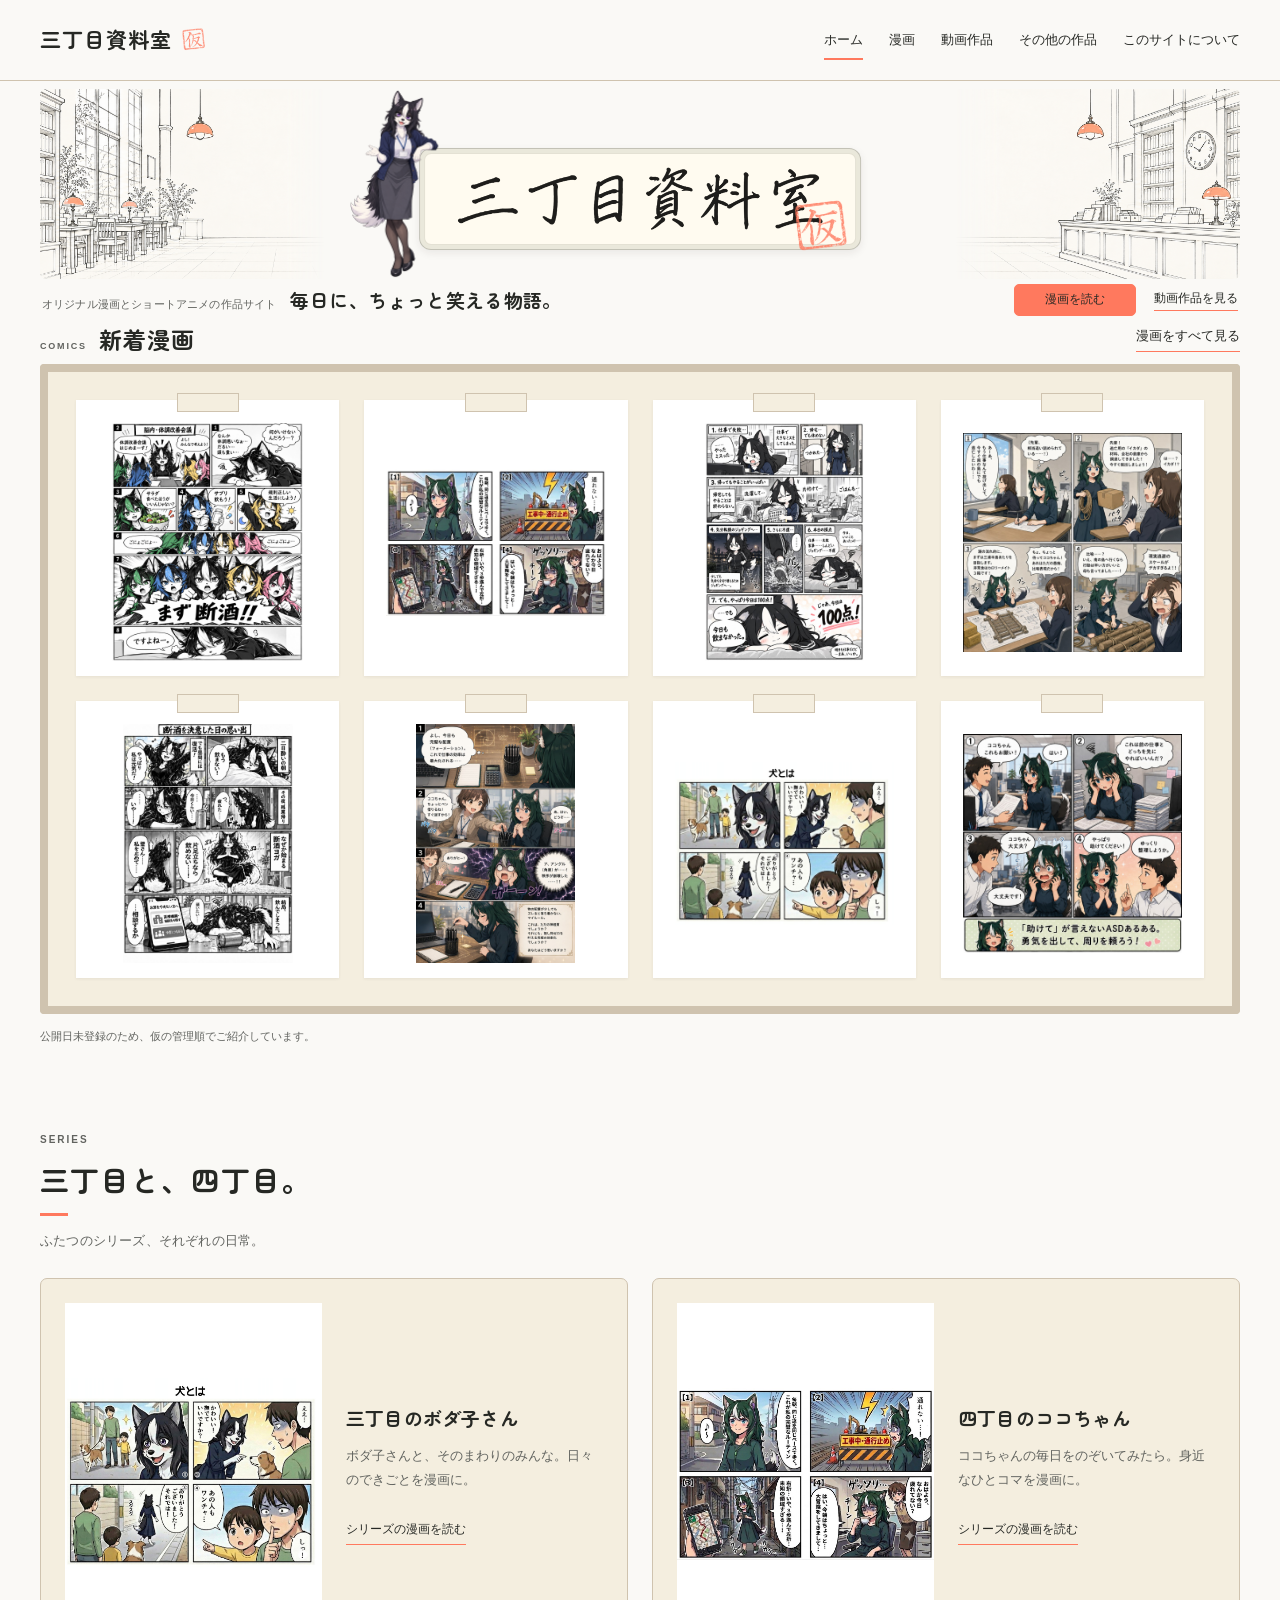
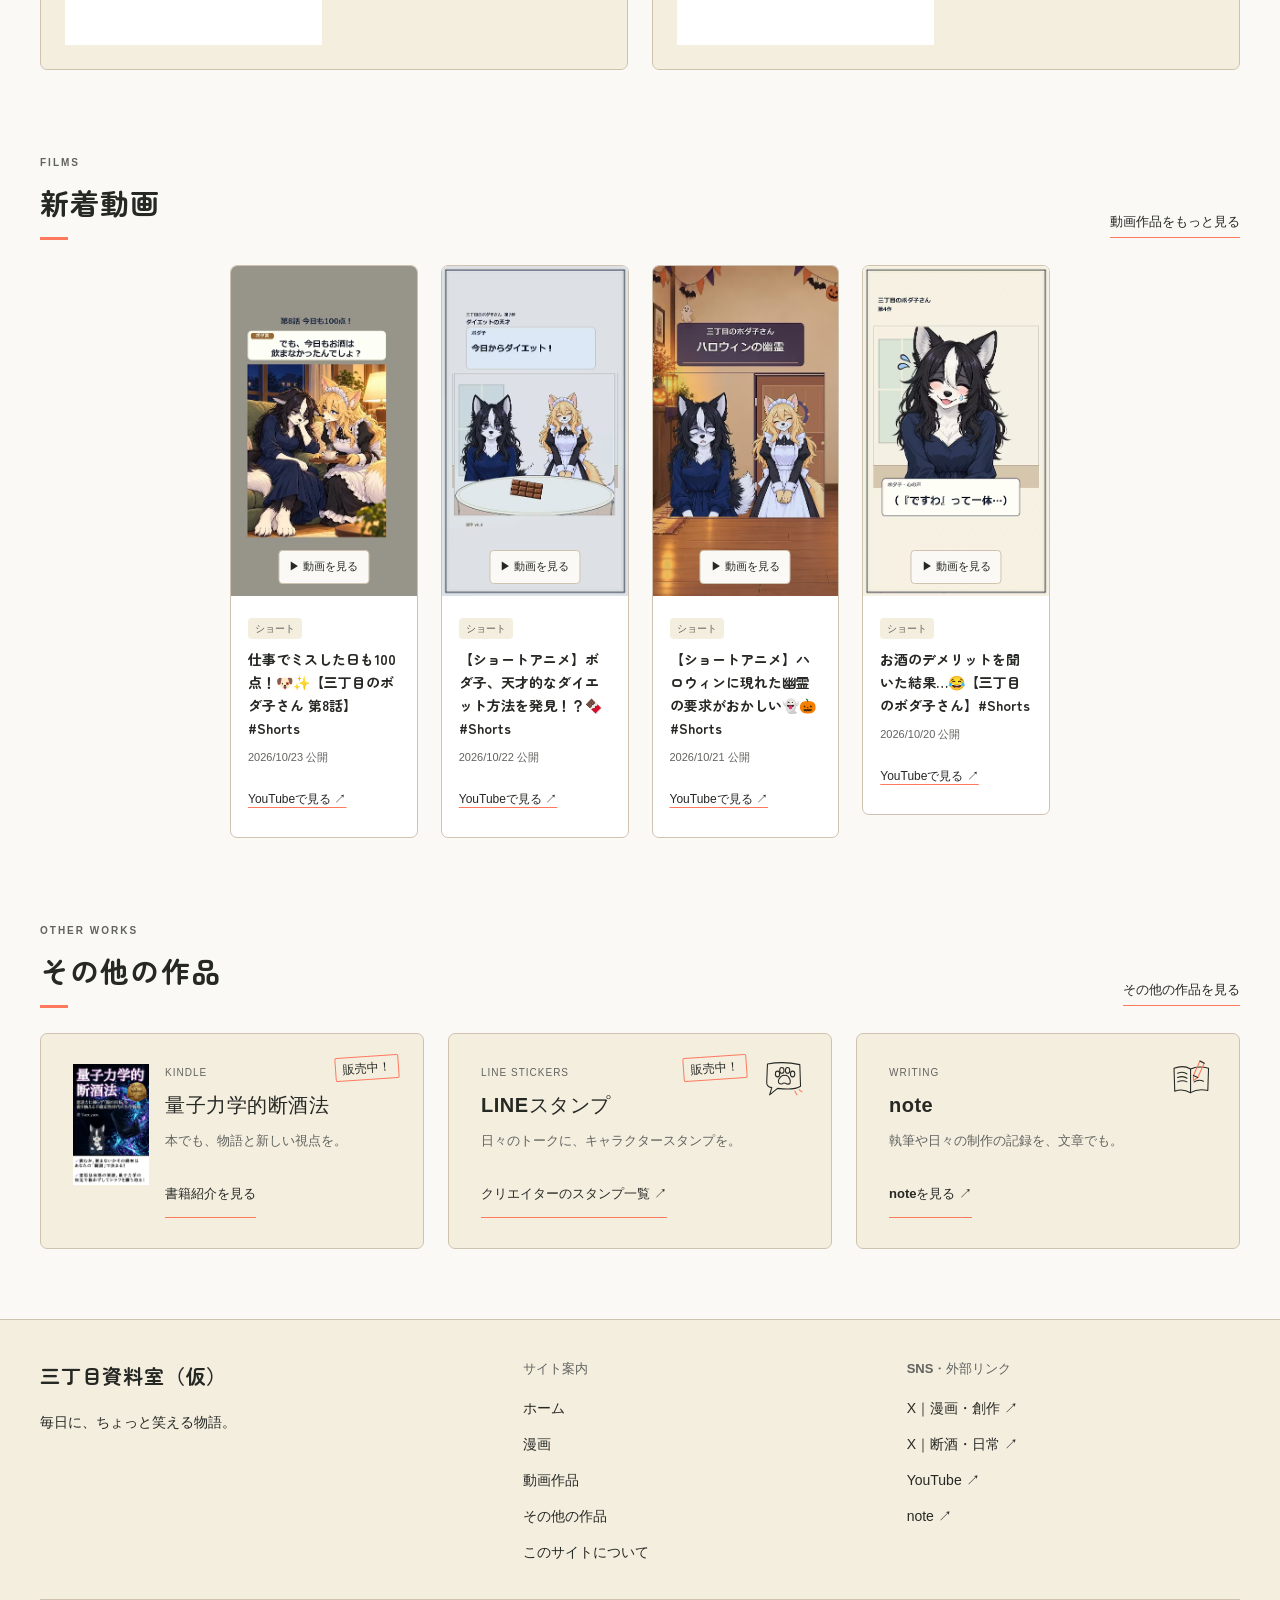
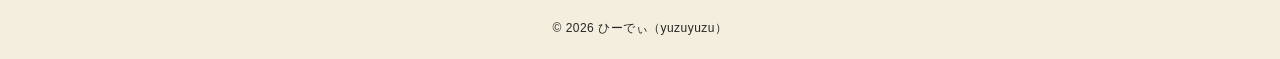
==== index.html @ 63315bce "Initial public release of 三丁目資料室（仮）" ====
<!doctype html>
<html lang="ja"><head><meta charset="utf-8"><meta name="viewport" content="width=device-width,initial-scale=1"><meta name="color-scheme" content="light"><meta name="description" content="オリジナル漫画とショートアニメの作品サイト、三丁目資料室（仮）。"><title>三丁目資料室（仮）</title><link rel="stylesheet" href="assets/style.css"><link rel="stylesheet" href="assets/portfolio-v4.css"><link rel="stylesheet" href="assets/title-header.css"><link rel="stylesheet" href="assets/compact.css"><link rel="stylesheet" href="assets/title-density.css"><link rel="stylesheet" href="assets/lineart.css"><link rel="stylesheet" href="assets/palette.css"><link rel="stylesheet" href="assets/stamp.css"><link rel="stylesheet" href="assets/contents.css"><link rel="stylesheet" href="assets/finish.css"><link rel="stylesheet" href="assets/additions.css"><link rel="stylesheet" href="assets/title-image.css"><script type="module" src="assets/app.js"></script></head>
<body data-page="home"><a class="skip-link" href="#main">本文へ移動</a><header class="site-header" id="header"><div class="header-inner"><a href="index.html" class="brand" aria-label="三丁目資料室（仮） ホーム"><span class="brand-word">三丁目資料室</span><span class="brand-stamp" aria-hidden="true"><img src="assets/header/stamp-kari-coral-transparent.png" alt="" width="1254" height="1254"></span></a><button id="menu-toggle" class="menu-toggle" aria-expanded="false" aria-controls="navigation" aria-label="メニューを開く"><span></span><span></span><span></span></button><nav id="navigation" aria-label="メインナビゲーション"><a href="index.html" data-nav="home">ホーム</a><a href="comics.html" data-nav="comics">漫画</a><a href="videos.html" data-nav="videos">動画作品</a><a href="other-works.html" data-nav="other">その他の作品</a><a href="about.html" data-nav="about">このサイトについて</a></nav></div></header>
<main id="main" tabindex="-1"><p class="loading-note">作品を読み込んでいます。</p></main><footer class="site-footer" aria-label="サイト案内とSNS"></footer><button id="back-top" class="back-top" aria-label="ページの上部へ戻る" hidden>↑</button>
<dialog class="comic-viewer" id="comic-viewer" aria-label="漫画ビューア"><div class="viewer-header"><div class="viewer-caption"><h2 id="viewer-title"></h2><span id="viewer-counter"></span></div><button class="viewer-close" id="viewer-close" aria-label="漫画ビューアを閉じる">閉じる <span aria-hidden="true">×</span></button></div><div class="viewer-stage" id="viewer-stage"><img id="viewer-image" alt="" draggable="false"><p class="viewer-loading" id="viewer-loading">読み込み中</p></div><div class="viewer-footer"><button class="viewer-nav" id="viewer-prev" aria-label="前の作品へ">← <span>前の作品</span></button><div class="zoom-controls"><button id="zoom-out" aria-label="漫画を縮小する">−</button><output id="zoom-value" aria-live="polite">100%</output><button id="zoom-in" aria-label="漫画を拡大する">＋</button><button id="zoom-fit">全体表示</button></div><button class="viewer-nav" id="viewer-next" aria-label="次の作品へ"><span>次の作品</span> →</button></div><p class="viewer-hint">拡大するとドラッグで移動できます。スマートフォンでは2本指で拡大・縮小できます。</p></dialog>
<dialog class="video-dialog" id="video-dialog" aria-labelledby="video-title"><div class="dialog-heading"><h2 id="video-title">動画作品</h2><button id="video-close" aria-label="動画を閉じる">閉じる ×</button></div><div id="video-player"></div><p class="small-note">再生はプレーヤーの再生ボタンから。再生できない場合は、下のYouTubeリンクでご覧ください。</p><div id="video-links"></div></dialog><dialog class="info-dialog" id="info-dialog" aria-labelledby="info-title"><h2 id="info-title"></h2><p>このページは準備中です。</p><button id="info-close" class="button button-primary">閉じる</button></dialog><noscript>この試作品の一覧・ビューアにはJavaScriptが必要です。</noscript></body></html>
---- assets/style.css ----
@font-face{font-family:"Zen Maru Gothic";src:url("fonts/ZenMaruGothic-Bold.ttf") format("truetype");font-style:normal;font-weight:700;font-display:swap}
:root{--paper:#FAF9F6;--white:#fff;--ink:#262824;--accent:#FF795E;--peach:#FFF0E8;--muted:#6d7068;--line:#e7e6df;--round:"Zen Maru Gothic","HG丸ｺﾞｼｯｸM-PRO","Hiragino Maru Gothic ProN","Yu Gothic","Meiryo",sans-serif;font-family:"Yu Gothic UI","Yu Gothic","Meiryo",sans-serif;color:var(--ink);background:var(--paper);font-synthesis:none;color-scheme:light}*{box-sizing:border-box}body{margin:0;font-size:16px;line-height:1.75}button,input,select{font:inherit}button,a{-webkit-tap-highlight-color:transparent}a{color:inherit;text-decoration:none}button{color:inherit;cursor:pointer}button:disabled{cursor:default;opacity:.4}button:focus-visible,a:focus-visible,select:focus-visible{outline:3px solid #aa4933;outline-offset:5px}img{max-width:100%;display:block}h1,h2,h3,p{margin:0}h1,h2,h3{font-family:var(--round);font-weight:700;line-height:1.55}button{border:0}button,[role=button]{touch-action:manipulation}[hidden]{display:none!important}.skip-link{position:fixed;left:12px;top:-100px;background:white;padding:12px;z-index:1000}.skip-link:focus{top:12px}.site-header{position:sticky;top:0;z-index:20;background:rgba(250,249,246,.97);border-bottom:1px solid var(--line);transition:transform .18s ease}.site-header.header-away{transform:translateY(-105%)}.header-inner{max-width:1240px;margin:auto;min-height:86px;padding:12px 32px;display:flex;align-items:center;justify-content:space-between;gap:24px}.brand{position:relative;display:inline-flex;align-items:center;gap:8px;white-space:nowrap}.brand-word{font-family:var(--round);font-size:22px;font-weight:700;letter-spacing:.05em}.brand-stamp{display:inline-grid;place-items:center;width:27px;height:29px;color:#b34732;border:1.5px solid #b34732;line-height:1;font-family:var(--round);font-size:18px;transform:rotate(-6deg);border-radius:3px}.site-header nav{display:flex;align-items:center;gap:27px;font-size:13px;font-weight:600}.site-header nav a{position:relative;padding:10px 0}.site-header nav a[aria-current=page]::after{content:"";position:absolute;bottom:1px;left:50%;width:5px;height:5px;border-radius:50%;background:var(--accent)}.site-header nav button{background:none;display:flex;align-items:center;gap:5px;font-size:12px;color:var(--muted);padding:10px 0}.site-header nav button span{font-size:9px;border:1px solid #dadbd3;border-radius:3px;padding:0 3px;white-space:nowrap}.menu-toggle{display:none}.container{width:min(1176px,calc(100% - 64px));margin-inline:auto}.hero{display:grid;grid-template-columns:1.05fr 1fr;align-items:center;gap:60px;padding-block:60px 72px;min-height:540px}.enamel-logo{position:relative;display:inline-block;padding:19px 48px 26px 26px;border:2px solid #747a6c;border-radius:11px;background:#fffcef;box-shadow:inset 0 0 0 5px #fffcef,inset 0 0 0 6px #c8c9b8,0 4px 0 #e6e4d9;margin-bottom:34px;white-space:nowrap}.enamel-logo::before,.enamel-logo::after{content:"";position:absolute;width:5px;height:5px;border:1px solid #929886;border-radius:50%;background:#dedfcf}.enamel-logo::before{top:10px;left:10px}.enamel-logo::after{bottom:10px;right:10px}.enamel-word{display:block;font-family:var(--round);font-size:clamp(23px,2.5vw,34px);font-weight:700;letter-spacing:.08em;font-stretch:normal;writing-mode:horizontal-tb;line-height:1.25}.enamel-stamp{position:absolute;right:16px;bottom:13px;display:grid;place-items:center;width:30px;height:32px;border:2px solid #ba4933;border-radius:3px;transform:rotate(-7deg);color:#ba4933;font-size:21px;line-height:1;font-family:var(--round)}.hero-description{font-size:13px;letter-spacing:.03em;margin-bottom:13px;color:#666c61}.hero h1{font-size:clamp(28px,3.1vw,42px);line-height:1.65;letter-spacing:.045em}.hero h1 em{font-style:normal;text-decoration:underline;text-decoration-color:#ffd3c5;text-decoration-thickness:9px;text-underline-offset:-4px;text-decoration-skip-ink:none}.hero-actions{display:flex;gap:12px;margin-top:28px}.button{display:inline-flex;justify-content:center;align-items:center;gap:30px;border:1px solid var(--ink);background:var(--white);border-radius:9px;min-height:48px;padding:11px 21px;font-size:14px;font-weight:700;transition:background .15s}.button-primary{background:var(--accent);border-color:var(--accent)}.button-primary:hover{background:#ff8b74}.button-secondary{border-color:#d5d8ce;background:transparent}.button-secondary:hover{background:white}.hero-art{position:relative;min-height:365px;display:grid;grid-template-columns:1fr 1fr;align-items:center;gap:14px;padding:30px 10px}.hero-art::before{content:"";position:absolute;inset:30px 0 10px;background:var(--peach);border-radius:45% 50% 42% 47%;z-index:-1}.hero-work{background:white;border:1px solid #e4e4dc;border-radius:10px;padding:14px 12px 10px;box-shadow:0 8px 18px #393d2610;position:relative}.hero-work:first-child{transform:rotate(-3deg) translateY(-13px)}.hero-work:last-child{transform:rotate(3deg) translateY(26px)}.hero-work::before{content:"";position:absolute;width:51px;height:15px;top:-8px;left:calc(50% - 25px);background:#e5e7c8b8;transform:rotate(-5deg)}.hero-work button{padding:0;background:white;display:grid;place-items:center;width:100%;height:245px}.hero-work img{width:100%;height:100%;object-fit:contain}.hero-work p{font-size:11px;text-align:center;margin-top:9px;color:var(--muted);font-family:var(--round)}.section{padding-block:52px}.section-heading{display:flex;align-items:flex-end;justify-content:space-between;gap:16px;margin-bottom:22px}.section-heading h2,.section-title{font-size:25px;letter-spacing:.04em;position:relative}.section-heading h2::before,.section-title::before{content:"";display:inline-block;width:15px;height:18px;border:1.5px solid #dfb29f;border-radius:2px;background:#fff8ef;margin-right:11px;transform:rotate(-8deg);vertical-align:baseline}.text-link{font-size:13px;font-weight:700;border-bottom:1px solid #b8bbad;white-space:nowrap;padding-bottom:2px}.text-link span{margin-left:12px}.section-note{color:var(--muted);font-size:12px;margin-top:8px}.comic-grid{display:grid;grid-template-columns:repeat(4,minmax(0,1fr));gap:23px;align-items:start}.comic-card{border:1px solid #e8e8e0;border-radius:13px;background:var(--white);overflow:hidden;transition:box-shadow .15s}.comic-card:hover{box-shadow:0 7px 21px #3d40230b}.comic-open{width:100%;background:white;padding:15px;display:block;text-align:left}.comic-art{display:grid;place-items:center;min-width:0;aspect-ratio:4/3;background:#fff}.comic-art.portrait{aspect-ratio:3/4}.comic-art img{width:100%;height:100%;object-fit:contain;max-height:100%}.comic-card-body{padding:0 17px 17px}.kind-label{display:inline-block;font-size:10px;line-height:1.7;background:#f3f3ed;border-radius:4px;padding:2px 7px;color:#61675a;margin-bottom:9px}.comic-card h3{font-size:13px;font-weight:600;letter-spacing:.015em}.comic-card .published{font-size:11px;color:var(--muted);margin-top:6px}.compact-empty{border:1px dashed #d9d9cd;background:#fffdfa;padding:29px 32px;border-radius:13px;display:flex;gap:19px;align-items:center}.play-mark{display:grid;place-items:center;flex:none;width:49px;height:49px;border-radius:13px;border:1px solid #e6d2c4;background:#fff6ee;color:#b0856a}.play-mark::before{content:"";display:block;width:0;height:0;border-top:8px solid transparent;border-bottom:8px solid transparent;border-left:12px solid currentColor;margin-left:4px}.compact-empty h3{font-size:15px}.compact-empty p{font-size:12px;color:var(--muted);margin-top:3px}.series-section{background:#f0f0e9;border-block:1px solid #e8e9df;margin-top:28px;padding-block:58px 64px}.series-grid{display:grid;grid-template-columns:1fr 1fr;gap:26px;margin-top:26px}.series-card{display:grid;grid-template-columns:1fr 1fr;gap:22px;align-items:center;padding:25px;background:white;border-radius:13px;border:1px solid #e4e5db}.series-card:nth-child(2){background:#fffdfb}.series-image{display:grid;place-items:center;background:white;height:210px;min-width:0}.series-image img{width:100%;height:100%;object-fit:contain}.series-copy .series-kicker{font-size:10px;letter-spacing:.13em;color:#9b745d;margin-bottom:8px}.series-card h3{font-size:18px;line-height:1.65}.series-card p{font-size:12px;color:var(--muted);margin:12px 0 20px}.series-card a{font-size:12px}.elsewhere{display:flex;align-items:center;justify-content:space-between;gap:26px;padding-block:47px}.elsewhere h2{font-size:16px}.elsewhere p{font-size:12px;color:var(--muted);margin-top:4px}.elsewhere-links{display:flex;gap:32px}.elsewhere-links a{font-size:13px;font-weight:600}.site-footer{border-top:1px solid var(--line);padding:38px 0 22px}.footer-inner{width:min(1176px,calc(100% - 64px));margin:auto;display:flex;justify-content:space-between;align-items:center;gap:26px}.footer-name{font-family:var(--round);font-size:17px;font-weight:700;letter-spacing:.04em}.site-footer p{font-size:11px;color:var(--muted);margin-top:8px}.footer-links{display:flex;gap:25px;font-size:12px}.site-footer .copyright{font-size:10px;text-align:center;margin-top:30px;letter-spacing:.04em}.back-top{position:fixed;right:21px;bottom:20px;z-index:15;width:44px;height:44px;border-radius:50%;border:1px solid #d4d7ca;background:#fff;color:#626c58;box-shadow:0 3px 10px #3331;font-size:21px}.page-intro{padding-block:56px 28px}.page-intro h1{font-size:32px;letter-spacing:.08em;margin-bottom:12px}.page-intro>p{font-size:14px;color:var(--muted)}.page-breadcrumb{font-size:11px;color:var(--muted);margin-bottom:19px}.filters-row{display:flex;justify-content:space-between;align-items:center;gap:18px;flex-wrap:wrap;padding-block:12px 24px}.filter-tabs{display:flex;gap:9px;flex-wrap:wrap}.filter-tabs button{background:white;border:1px solid #dddeda;padding:8px 15px;border-radius:30px;font-size:12px}.filter-tabs button[aria-pressed=true]{background:var(--ink);color:white;border-color:var(--ink)}.sort-label{display:flex;align-items:center;gap:10px;font-size:11px;color:var(--muted)}select{border:1px solid #dfe0d6;border-radius:5px;background:#fff;padding:8px 11px;font-size:12px;color:var(--ink);max-width:100%}.gallery-count{font-size:12px;color:var(--muted);margin-bottom:19px}.gallery-section{padding-bottom:70px}.more-wrap{text-align:center;margin-top:35px}.more-wrap p{font-size:11px;color:var(--muted);margin-bottom:12px}.more-button{min-width:200px}.large-empty{border:1px dashed #d8dbcf;border-radius:15px;min-height:320px;display:grid;place-content:center;justify-items:center;text-align:center;padding:40px;background:#fffdfa;margin:15px 0 45px}.large-empty h2{font-size:20px;margin-top:20px}.large-empty p{font-size:13px;color:var(--muted);margin-top:10px}.loading-note,.load-error{padding:80px 32px;text-align:center}.video-grid{display:grid;grid-template-columns:repeat(4,minmax(0,1fr));gap:23px;align-items:start}.video-card{border:1px solid var(--line);background:white;border-radius:12px;overflow:hidden}.video-open{display:block;width:100%;background:white;padding:0}.video-thumbnail{display:grid;place-items:center;position:relative;aspect-ratio:16/9;background:#f0f0e8}.video-card.short .video-thumbnail{aspect-ratio:9/16}.video-thumbnail img{width:100%;height:100%;object-fit:contain}.video-thumbnail .play-mark{position:absolute;background:#fffdf5e8}.video-meta{padding:17px}.video-meta h3{font-size:14px}.video-links{display:flex;gap:14px;font-size:12px;margin-top:12px}.small-note{font-size:12px;color:var(--muted)}dialog{padding:0}.comic-viewer{position:fixed;inset:0;width:100%;height:100%;max-width:none;max-height:none;border:0;background:#252824;color:#f7f8f0;overflow:hidden}.comic-viewer[open]{display:grid;grid-template-rows:auto minmax(0,1fr) auto auto}.comic-viewer::backdrop{background:#252824}.viewer-header{display:flex;justify-content:space-between;align-items:center;padding:15px 25px;gap:16px;border-bottom:1px solid #ffffff18}.viewer-caption{display:flex;align-items:center;gap:18px}.viewer-caption h2{font-size:14px;font-family:inherit;line-height:1.4}.viewer-caption span{font-size:11px;color:#b8bdb3;white-space:nowrap}.viewer-close{background:transparent;color:#f7f8f0;display:flex;align-items:center;gap:16px;font-size:12px;padding:7px 10px}.viewer-close span{font-size:25px}.viewer-stage{position:relative;min-height:0;overflow:hidden;touch-action:none;user-select:none;cursor:default}.viewer-stage.zoomed{cursor:grab}.viewer-stage.dragging{cursor:grabbing}.viewer-stage>img{position:absolute;top:50%;left:50%;max-width:none;pointer-events:none;transform-origin:center;will-change:transform;user-select:none;-webkit-user-drag:none;visibility:hidden}.viewer-loading{position:absolute;inset:0;display:grid;place-items:center;font-size:13px;color:#d0d4c8}.viewer-footer{display:flex;align-items:center;justify-content:space-between;gap:10px;padding:11px 28px 7px;border-top:1px solid #ffffff18}.viewer-footer button{background:#373d32;color:#f7f8f0;border:1px solid #5a6252;border-radius:6px;min-width:40px;min-height:40px;font-size:13px;padding:6px 12px}.viewer-nav{white-space:nowrap}.zoom-controls{display:flex;align-items:center;gap:9px}.zoom-controls output{font-size:12px;min-width:47px;text-align:center}.viewer-hint{font-size:10px;color:#aeb7a4;text-align:center;padding:2px 15px 12px}.info-dialog{width:min(430px,calc(100% - 40px));border:1px solid var(--line);border-radius:15px;padding:32px;background:var(--paper);color:var(--ink)}.info-dialog h2{font-size:21px}.info-dialog p{font-size:14px;margin:14px 0 25px}.info-dialog::backdrop,.video-dialog::backdrop{background:#252824b8}.video-dialog{width:min(1000px,calc(100% - 32px));max-height:94vh;overflow:auto;background:var(--paper);border:0;border-radius:12px;padding:21px}.dialog-heading{display:flex;justify-content:space-between;align-items:center;gap:15px;margin-bottom:18px}.dialog-heading h2{font-size:19px}.dialog-heading button{background:transparent;font-size:12px;white-space:nowrap}.video-dialog iframe{width:100%;aspect-ratio:16/9;border:0;display:block;background:#262824}.video-dialog.short iframe{aspect-ratio:9/16;max-height:70vh;width:auto;margin:auto;max-width:100%}.video-dialog .small-note{margin-top:15px}#video-links{display:flex;gap:20px;font-size:13px;margin-top:13px}@media(min-width:1400px){.hero{gap:100px}}@media(max-width:1040px){.site-header nav{gap:17px}.site-header nav button{font-size:11px}.header-inner{gap:18px}.brand-word{font-size:20px}.hero{gap:30px}.comic-grid,.video-grid{gap:17px}.series-card{gap:14px;padding:18px}.series-card h3{font-size:16px}}@media(max-width:850px){.header-inner{min-height:74px;padding-inline:24px}.site-header nav{gap:15px}.site-header nav button span{display:none}.site-header nav a,.site-header nav button{font-size:11px}.hero{gap:20px;padding-block:40px;min-height:480px}.hero-art{padding-inline:0;gap:10px}.hero-work{padding:9px}.hero-work button{height:205px}.hero-work p{font-size:9px}.enamel-logo{padding:17px 44px 24px 21px}.enamel-word{font-size:25px}.hero h1{font-size:28px}.hero-description{font-size:11px}.hero-actions{gap:9px}.hero-actions .button{font-size:12px;padding:10px 14px;gap:15px}.comic-grid,.video-grid{grid-template-columns:repeat(3,minmax(0,1fr))}.series-card{grid-template-columns:1fr}.series-copy p{min-height:42px}.series-image{height:180px}.section{padding-block:38px}}@media(max-width:660px){.container{width:calc(100% - 36px)}.header-inner{min-height:66px;padding:10px 18px}.brand-word{font-size:20px}.brand-stamp{width:24px;height:26px;font-size:16px}.menu-toggle{display:flex;flex-direction:column;justify-content:center;gap:5px;width:40px;height:40px;background:transparent;padding:9px;z-index:1}.menu-toggle span{height:1.5px;background:var(--ink);display:block;width:22px}.site-header nav{display:none;position:absolute;top:100%;left:0;right:0;background:var(--paper);border-bottom:1px solid var(--line);padding:12px 22px 25px;box-shadow:0 10px 15px #5551}.site-header nav.is-open{display:flex;flex-direction:column;align-items:stretch;gap:0}.site-header nav a,.site-header nav button{font-size:14px;padding:12px 0;text-align:left;justify-content:space-between}.site-header nav button span{display:inline-block}.site-header nav a[aria-current=page]::after{left:auto;right:2px;top:23px}.hero{grid-template-columns:1fr;gap:18px;padding-block:35px 35px;min-height:0}.hero-copy{text-align:center}.enamel-logo{margin-bottom:28px;padding:18px 47px 25px 24px}.enamel-word{font-size:29px}.hero-description{font-size:11px;letter-spacing:0}.hero h1{font-size:29px;letter-spacing:.04em}.hero-actions{justify-content:center;margin-top:24px}.hero-actions .button{min-height:45px;padding:10px 19px;gap:20px;font-size:12px}.hero-art{width:min(380px,100%);margin:auto;min-height:280px;padding:15px 13px 20px;gap:16px}.hero-work button{height:185px}.hero-work p{font-size:9px}.hero-work:first-child{transform:rotate(-3deg) translateY(-1px)}.hero-work:last-child{transform:rotate(3deg) translateY(11px)}.hero-art::before{inset:7px 0 0}.section{padding-block:30px}.section-heading{gap:9px;margin-bottom:18px}.section-heading h2,.section-title{font-size:21px}.section-note{font-size:10px;line-height:1.8}.text-link{font-size:11px}.text-link span{margin-left:6px}.comic-grid,.video-grid{grid-template-columns:repeat(2,minmax(0,1fr));gap:13px}.comic-open{padding:10px}.comic-card-body{padding:0 10px 11px}.comic-card{border-radius:10px}.comic-card h3{font-size:10px;line-height:1.6}.kind-label{font-size:9px;margin-bottom:7px;padding:1px 6px}.compact-empty{padding:22px 18px;gap:13px}.compact-empty h3{font-size:13px}.compact-empty p{font-size:11px}.play-mark{width:40px;height:40px}.series-section{padding-block:35px 40px;margin-top:15px}.series-grid{gap:14px;margin-top:21px}.series-card{padding:12px;gap:12px;border-radius:10px}.series-image{height:140px}.series-card h3{font-size:13px;line-height:1.7}.series-card p{font-size:11px;margin:8px 0 12px;min-height:66px}.series-copy .series-kicker{font-size:9px;margin:0 0 5px}.series-card a{font-size:10px}.elsewhere{align-items:flex-start;flex-direction:column;gap:18px;padding-block:32px}.elsewhere h2{font-size:15px}.elsewhere-links{gap:30px}.footer-inner{width:calc(100% - 36px);flex-direction:column;align-items:flex-start;gap:22px}.footer-name{font-size:16px}.site-footer{padding-top:28px}.site-footer p{font-size:10px}.footer-links{gap:20px}.back-top{width:40px;height:40px;right:14px;bottom:13px}.page-intro{padding-block:31px 21px}.page-intro h1{font-size:28px}.page-intro>p{font-size:12px}.page-breadcrumb{margin-bottom:15px}.filters-row{align-items:flex-start;gap:16px;padding-top:6px}.filter-tabs{gap:7px}.filter-tabs button{font-size:10px;padding:7px 10px}.sort-label{width:100%;justify-content:flex-end;font-size:10px}.sort-label select{font-size:11px;max-width:220px}.gallery-count{font-size:11px;margin-bottom:15px}.gallery-section{padding-bottom:45px}.large-empty{min-height:290px;padding:30px 20px}.large-empty h2{font-size:18px}.large-empty p{font-size:12px}.viewer-header{padding:10px 12px;gap:10px}.viewer-caption{display:block}.viewer-caption h2{font-size:12px;max-width:240px}.viewer-caption span{font-size:10px}.viewer-close{padding:3px 2px;gap:7px;font-size:11px}.viewer-footer{padding:10px 9px 6px;gap:5px}.viewer-footer button{min-width:36px;min-height:40px;padding:6px 9px;font-size:12px}.viewer-nav span{display:none}.zoom-controls{gap:5px}.zoom-controls output{font-size:11px;min-width:40px}.zoom-controls #zoom-fit{font-size:10px;padding-inline:7px}.viewer-hint{font-size:9px;padding:4px 10px 11px}.video-meta{padding:12px}.video-meta h3{font-size:12px}.video-links{font-size:10px;gap:8px}.video-dialog{padding:15px}.dialog-heading h2{font-size:15px}.info-dialog{padding:25px}}@media(prefers-reduced-motion:reduce){*,*::before,*::after{transition:none!important;scroll-behavior:auto!important}}



.series-copy .series-kicker{min-height:0}
---- assets/portfolio-v4.css ----
:root{--paper:#FAF9F6;--white:#FFFFFF;--ink:#262824;--accent:#FF795E;--peach:#FFF0E8;--muted:#676a64;--line:#e4e3dd;--wood:#8c6c50;--focus:#262824}
body{background:var(--paper);color:var(--ink);line-height:1.8}a,button{transition:color .15s,background-color .15s,border-color .15s}a:hover{color:var(--ink)}a:focus-visible,button:focus-visible,select:focus-visible{outline:2px solid var(--focus);outline-offset:5px}
.container{width:min(1240px,calc(100% - 80px))}.site-header{background:var(--paper);border-bottom:1px solid var(--line)}.header-inner{max-width:1320px;min-height:80px;padding:14px 40px}.brand-word{font-size:21px;letter-spacing:.05em}.brand-stamp{color:#a33f2b;border-color:var(--accent);background:var(--peach);border-radius:1px}.site-header nav{gap:26px;font-size:13px}.site-header nav a,.site-header nav button{color:var(--ink)}.site-header nav a[aria-current=page]::after{left:0;bottom:2px;width:100%;height:2px;border-radius:0;background:var(--accent)}.site-header nav a:hover,.site-header nav button:hover{box-shadow:inset 0 -2px var(--accent)}.site-header nav button span{border:0;padding:0;color:var(--muted);font-size:10px}.section-heading h2::before,.section-title::before{display:none}.button{border-radius:5px;gap:14px;font-size:14px;font-weight:600;box-shadow:none}.button-primary,.button-primary:hover{background:var(--accent);border-color:var(--accent);color:var(--ink)}.button-primary:hover{box-shadow:0 0 0 3px var(--peach)}.text-link{border-bottom:1px solid var(--accent);font-size:13px;font-weight:600;white-space:normal;line-height:1.65;display:inline-block;padding-bottom:4px}.text-link:hover{background:var(--peach);color:var(--ink)}
.v4-hero{margin-top:26px}.v4-scene{height:clamp(350px,32vw,430px);position:relative;isolation:isolate;overflow:hidden;border-radius:6px;background:#e9e3d5}.v4-room{position:absolute;inset:0;width:100%;height:100%;object-fit:cover;object-position:50% 100%;z-index:-1}.v4-enamel{position:absolute;left:21%;top:15%;background:#fffcef;border:1px solid #797970;border-radius:9px;padding:16px 24px 19px;box-shadow:inset 0 0 0 4px #fffcef,inset 0 0 0 5px #c9c8b7,0 3px 8px #19150f1a;max-width:60%}.v4-site-title{display:flex;align-items:center;gap:17px;white-space:nowrap;line-height:1.3}.v4-name{font-family:var(--round);font-size:clamp(35px,4.3vw,62px);letter-spacing:.025em;font-weight:700}.v4-stamp{display:grid;place-items:center;color:#a33f2b;border:2px solid var(--accent);border-radius:2px;transform:rotate(-6deg);width:43px;height:45px;font-size:29px;font-family:var(--round);align-self:flex-end;margin-bottom:2px}
.v4-guide{position:absolute;margin:0;left:6%;bottom:18px;width:94px;background:#fff;border:1px solid #e1dfd6;border-radius:3px;box-shadow:0 3px 8px #23190e14;overflow:hidden}.v4-guide svg{display:block;width:100%;aspect-ratio:151/525;overflow:hidden}.v4-guide figcaption{border-top:1px solid var(--line);font-size:10px;text-align:center;line-height:2.3;background:white;color:var(--ink);white-space:nowrap}.v4-welcome{display:flex;justify-content:space-between;align-items:center;gap:25px;padding:24px 4px 17px}.v4-description{font-size:13px;color:var(--muted);font-family:inherit;font-weight:400;letter-spacing:.015em}.v4-tagline{font-family:var(--round);font-size:23px;margin-top:4px;line-height:1.7;letter-spacing:.04em}.v4-actions{display:flex;align-items:center;gap:28px;flex-shrink:0}.v4-actions .button{min-width:148px;min-height:48px}
.v4-section{padding-block:42px}.v4-heading{display:flex;justify-content:space-between;align-items:flex-end;gap:20px;margin-bottom:25px}.v4-kicker{font-size:10px;letter-spacing:.2em;font-weight:600;color:var(--muted);margin-bottom:9px}.v4-heading h2{font-size:29px;letter-spacing:.04em;line-height:1.5}.v4-heading h2::after{content:"";display:block;width:28px;height:3px;margin-top:12px;background:var(--accent)}.v4-heading .v4-description{margin-top:13px}.v4-heading>.text-link{margin-bottom:2px}.v4-board{display:grid;grid-template-columns:repeat(2,minmax(0,1fr));gap:25px;padding:29px;border:7px solid #8e7057;border-radius:4px;background:repeating-linear-gradient(2deg,#d8c4a6 0px,#d8c4a6 5px,#d6c1a2 7px,#d9c6aa 11px);box-shadow:inset 0 1px 3px #3c24171c}.v4-paper{aspect-ratio:4/5;position:relative;min-width:0;background:white;box-shadow:0 2px 5px #3b2a1e1a}.v4-tape{position:absolute;left:calc(50% - 31px);top:-7px;width:62px;height:19px;background:#f8eccde8;border:1px solid #daceb188;z-index:1;pointer-events:none}.v4-exhibit{position:absolute;inset:29px 17px 17px;background:white;display:block;padding:0}.v4-exhibit img{position:absolute;inset:0;width:100%;height:100%;object-fit:contain}.v4-order-note{font-size:11px;color:var(--muted);margin-top:13px}
.v4-series-grid{display:grid;grid-template-columns:repeat(2,minmax(0,1fr));gap:24px}.v4-series-card{display:grid;grid-template-columns:minmax(0,1fr) minmax(0,1fr);gap:24px;align-items:center;background:var(--white);border:1px solid var(--line);border-radius:7px;padding:24px;min-width:0}.v4-series-art{position:relative;background:white;padding:0;display:block;width:100%;aspect-ratio:3/4;min-width:0}.v4-series-art img{position:absolute;inset:0;width:100%;height:100%;object-fit:contain}.v4-series-copy h3{font-size:19px;letter-spacing:.01em}.v4-series-copy p{font-size:13px;color:var(--muted);margin-top:12px;margin-bottom:23px}.v4-series-copy .text-link{font-size:12px}.v4-films .compact-empty{display:block;background:white;border:1px solid var(--line);border-radius:7px;padding:30px 32px}.compact-empty h3{font-family:inherit;font-weight:600;font-size:16px}.compact-empty p{font-size:13px;margin-top:5px;color:var(--muted)}.play-mark{display:none!important}.v4-reading-grid{display:grid;grid-template-columns:repeat(2,minmax(0,1fr));gap:24px}.v4-reading-card{background:var(--white);border:1px solid var(--line);border-radius:7px;padding:30px 32px}.v4-reading-card h3{font-family:inherit;font-size:24px;letter-spacing:.025em;font-weight:500;line-height:1.5}.v4-reading-card p{font-size:13px;color:var(--muted);margin:9px 0 22px}.v4-reading{padding-bottom:70px}.site-footer{background:var(--paper);padding-top:35px}.footer-inner{width:min(1240px,calc(100% - 80px))}.back-top{border-radius:5px;background:white;color:var(--ink);border-color:var(--line)}
.page-intro{padding-top:42px}.page-intro h1{font-size:34px}.page-intro h1::after{content:"";display:block;width:28px;height:3px;background:var(--accent);margin-top:14px}.filter-tabs button{border-radius:4px;font-size:12px;padding:8px 14px}.filter-tabs button[aria-pressed=true]{background:var(--peach);border-color:var(--accent);color:var(--ink)}.filter-tabs button:hover{border-color:var(--accent)}.comic-card{border-color:var(--line);border-radius:7px}.kind-label{background:var(--peach);color:var(--ink)}.large-empty{border:1px solid var(--line);background:white;min-height:230px;border-radius:7px}.large-empty h2{margin-top:0}.video-thumbnail{background:var(--peach)}.video-card{border-radius:7px}.viewer-footer button{background:#343632;border-color:#62645f}.viewer-close:hover,.viewer-footer button:hover{border-color:var(--accent);color:#fff}.comic-viewer{background:#252824}.viewer-hint{color:#c7cac2}
@media(max-width:1040px){.container{width:calc(100% - 56px)}.header-inner{padding-inline:28px}.site-header nav{gap:17px}.v4-enamel{left:20%;top:17%;max-width:72%}.v4-name{font-size:4.8vw}.v4-stamp{width:35px;height:37px;font-size:24px}.v4-guide{left:5%;width:83px;bottom:12px}.v4-welcome{gap:18px}.v4-tagline{font-size:20px}.v4-actions{gap:18px}.v4-series-card{grid-template-columns:1fr;gap:19px}.v4-series-art{aspect-ratio:4/3}.v4-series-copy h3{font-size:19px}.v4-series-copy p{min-height:47px}}
@media(max-width:760px){.v4-welcome{align-items:flex-start;flex-direction:column;gap:17px;padding-top:20px}.v4-actions{gap:25px}.v4-section{padding-block:32px}.v4-board{padding:22px;gap:20px;border-width:5px}.v4-guide{width:76px;bottom:10px}.v4-heading h2{font-size:25px}.v4-heading{margin-bottom:22px}.v4-reading-card{padding:24px}.v4-series-card{padding:20px}.v4-enamel{top:21%;left:24%}.v4-name{font-size:4.8vw}}
@media(max-width:660px){.container{width:calc(100% - 32px)}.header-inner{min-height:66px;padding-inline:16px}.brand-word{font-size:20px}.site-header nav{background:var(--paper)}.site-header nav a[aria-current=page]::after{left:0;right:auto;top:auto;bottom:7px;width:42px;height:2px}.site-header nav a:hover,.site-header nav button:hover{box-shadow:none;color:var(--ink);text-decoration:underline;text-decoration-color:var(--accent);text-underline-offset:5px}.v4-hero{margin-top:16px}.v4-scene{height:auto;aspect-ratio:1672/941;overflow:visible;margin-bottom:62px;border-radius:4px}.v4-room{object-fit:contain;object-position:center;overflow:hidden;border-radius:4px}.v4-enamel{left:12px;top:auto;bottom:-47px;max-width:none;padding:13px 16px 15px}.v4-name{font-size:clamp(24px,5.8vw,37px);letter-spacing:.01em}.v4-site-title{gap:10px}.v4-stamp{width:27px;height:29px;font-size:19px}.v4-guide{left:auto;right:14px;bottom:6px;width:53px;border-radius:2px}.v4-guide figcaption{font-size:6px;line-height:2.2}.v4-welcome{padding:7px 2px 8px;gap:17px}.v4-description{font-size:11px}.v4-tagline{font-size:20px;letter-spacing:.02em;margin-top:7px}.v4-actions{gap:22px;flex-wrap:wrap}.v4-actions .button{min-width:130px;min-height:45px;font-size:13px;padding:10px 16px}.v4-actions .text-link{font-size:12px}.v4-section{padding-block:29px}.v4-heading{gap:12px;align-items:flex-end;margin-bottom:20px}.v4-heading h2{font-size:24px;letter-spacing:.02em}.v4-kicker{font-size:9px;margin-bottom:6px;letter-spacing:.17em}.v4-heading h2::after{height:2px;width:24px;margin-top:9px}.v4-heading>.text-link{font-size:10px;flex-shrink:0;max-width:120px}.v4-heading .v4-description{margin-top:11px}.v4-board{padding:17px 12px 12px;gap:14px 12px;border-width:4px;background:#d9c8ae}.v4-paper{aspect-ratio:3/4}.v4-tape{width:38px;left:calc(50% - 19px);height:12px;top:-5px}.v4-exhibit{inset:17px 7px 8px}.v4-order-note{font-size:10px;margin-top:10px}.v4-series-grid{gap:13px}.v4-series-card{gap:15px;padding:12px;grid-template-columns:1fr;align-content:start;border-radius:5px}.v4-series-art{aspect-ratio:3/4}.v4-series-copy h3{font-size:14px;line-height:1.7}.v4-series-copy p{font-size:11px;line-height:1.85;min-height:82px;margin:9px 0 15px}.v4-series-copy .text-link{font-size:10px;line-height:1.8}.v4-films .compact-empty{padding:23px 22px}.compact-empty h3{font-size:14px}.compact-empty p{font-size:12px}.v4-reading-grid{gap:13px}.v4-reading-card{padding:20px 16px;border-radius:5px}.v4-reading-card h3{font-size:22px}.v4-reading-card p{font-size:11px;min-height:42px;margin:8px 0 18px}.v4-reading-card a{font-size:11px}.v4-reading{padding-bottom:42px}.footer-inner{width:calc(100% - 32px)}.filter-tabs button{font-size:10px;padding:7px 10px}.page-intro{padding-top:31px}.comic-grid{grid-template-columns:repeat(2,minmax(0,1fr))}.v4-guide svg{aspect-ratio:151/525}}
@media(max-width:360px){.v4-enamel{left:8px;padding-inline:11px}.v4-name{font-size:24px}.v4-stamp{width:24px;height:26px;font-size:17px}.v4-guide{right:10px;width:45px}.v4-tagline{font-size:18px}.v4-board{gap:12px 10px;padding-inline:9px}.v4-heading h2{font-size:22px}.v4-series-copy h3{font-size:12px}.v4-reading-card{padding-inline:13px}}
@media(prefers-reduced-motion:reduce){*,*::before,*::after{transition:none!important;animation:none!important;scroll-behavior:auto!important}}

@media(max-width:660px){.v4-guide{left:24%;right:auto;bottom:24px;width:clamp(37px,11.5vw,47px)}}

.v4-guide{top:18%;bottom:auto;width:110px}.v4-guide svg{aspect-ratio:123/228}@media(max-width:660px){.v4-guide{top:auto;bottom:24px;left:24%;right:auto;width:54px}.v4-guide svg{aspect-ratio:123/228}}
---- assets/title-header.css ----
/* This file is loaded only on the home page. All rules are limited to the title scene. */
body[data-page="home"] #title-scene{--figure-h:clamp(320px,calc(32vw - 30px),400px);--guide-left:6%;--guide-top:14px;--sign-left:calc(var(--guide-left) + var(--figure-h) * .46875);height:clamp(350px,32vw,430px);aspect-ratio:auto;margin-bottom:0;background:#e6e3d8;overflow:hidden;isolation:isolate}
body[data-page="home"] #title-scene .header-room{width:100%;height:100%;object-fit:cover;object-position:50% 45%;z-index:-2}
body[data-page="home"] #title-scene .header-enamel{position:absolute;left:var(--sign-left);top:calc(var(--guide-top) + var(--figure-h) * .3125);bottom:auto;max-width:calc(100% - var(--sign-left) - 24px);padding:19px 92px 23px 27px;border:0;background:transparent;box-shadow:none;border-radius:12px;isolation:isolate;z-index:1}
body[data-page="home"] #title-scene .header-enamel::before{content:"";position:absolute;inset:0;z-index:-1;background:rgba(255,252,239,.84);border:1px solid rgba(84,86,77,.35);border-radius:12px;box-shadow:inset 0 0 0 4px rgba(255,252,239,.24),inset 0 0 0 5px rgba(131,130,115,.22),0 3px 9px #241f1614;pointer-events:none}
body[data-page="home"] #title-scene .header-title{position:static;display:block;line-height:1.27;color:#262824;opacity:1;margin:0;white-space:nowrap}
body[data-page="home"] #title-scene .header-name{display:block;font-family:var(--round);font-weight:700;font-size:clamp(48px,5.65vw,82px);letter-spacing:.015em;line-height:1.27;color:#262824;opacity:1;font-stretch:normal;transform:none}
body[data-page="home"] #title-scene .header-name-part{display:inline}
body[data-page="home"] #title-scene .header-stamp{position:absolute;right:16px;bottom:17px;width:68px;height:68px;max-width:none;transform:rotate(-7deg);opacity:1}
body[data-page="home"] #title-scene .header-guide{position:absolute;margin:0;left:var(--guide-left);top:var(--guide-top);bottom:auto;right:auto;height:var(--figure-h);width:calc(var(--figure-h) * .666666667);overflow:visible;border:0;border-radius:0;box-shadow:none;background:transparent;z-index:2}
body[data-page="home"] #title-scene .header-guide-image{display:block;width:100%;height:100%;max-width:none;object-fit:contain;filter:none}
@media(max-width:1040px){body[data-page="home"] #title-scene{--guide-left:3%}body[data-page="home"] #title-scene .header-enamel{padding:17px 73px 20px 24px}body[data-page="home"] #title-scene .header-stamp{width:53px;height:53px;right:12px;bottom:15px}}
@media(max-width:660px){body[data-page="home"] #title-scene{--figure-h:clamp(270px,74vw,300px);--guide-left:0px;--guide-top:14px;height:330px;border-radius:5px;margin-bottom:0;overflow:hidden}body[data-page="home"] #title-scene .header-room{object-fit:cover;object-position:28% 45%;border-radius:5px}body[data-page="home"] #title-scene .header-enamel{padding:12px 41px 14px 11px;max-width:calc(100% - var(--sign-left) - 11px);border-radius:8px}body[data-page="home"] #title-scene .header-enamel::before{border-radius:8px;background:rgba(255,252,239,.88);box-shadow:inset 0 0 0 3px #fffcef33,inset 0 0 0 4px #8382732c,0 2px 6px #241f1612}body[data-page="home"] #title-scene .header-name{font-size:clamp(28px,9.2vw,38px);line-height:1.27;letter-spacing:.01em}body[data-page="home"] #title-scene .header-name-part{display:block}body[data-page="home"] #title-scene .header-stamp{width:34px;height:34px;right:7px;bottom:10px}body[data-page="home"] #title-scene .header-guide{left:var(--guide-left);top:var(--guide-top);bottom:auto;width:calc(var(--figure-h) * .666666667);height:var(--figure-h)}}
---- assets/compact.css ----
/* Home only: retain the existing board, other pages and all work data. */
body[data-page="home"] .v4-hero{position:relative;margin-top:8px}
body[data-page="home"] #title-scene{--compact-figure:190px;--compact-sign-top:59px;height:190px}
body[data-page="home"] #title-scene .header-room{object-position:50% 27%}
body[data-page="home"] #title-scene .header-enamel{left:50%;top:var(--compact-sign-top);transform:translateX(-50%);max-width:calc(100% - 24px);padding:12px 22px 15px;white-space:nowrap}
body[data-page="home"] #title-scene .header-name{display:block;font-family:"UD Digi Kyokasho NK-B","UD Digi Kyokasho NK",var(--round);font-weight:700;font-size:clamp(42px,5.1vw,73px);letter-spacing:.02em;line-height:1.15;white-space:nowrap}
body[data-page="home"] #title-scene .header-name-part{display:inline}
body[data-page="home"] #title-scene .header-final-kanji{position:relative;display:inline-block}
body[data-page="home"] #title-scene .header-stamp{width:.67em;height:.67em;right:-.31em;bottom:-.23em;transform:rotate(-9deg);opacity:.94}
body[data-page="home"] #title-scene .header-guide{left:calc(50% - var(--compact-sign-width,440px) / 2 - var(--compact-figure) * .46875 + 17px);top:calc(var(--compact-sign-top) - var(--compact-figure) * .3125);width:calc(var(--compact-figure) * .666666667);height:var(--compact-figure)}
body[data-page="home"] .v4-welcome{padding:5px 2px 4px;gap:12px;flex-direction:row;align-items:center}
body[data-page="home"] .v4-welcome .v4-description{font-size:11px;line-height:1.5}
body[data-page="home"] .v4-welcome .v4-tagline{font-size:19px;line-height:1.5;margin-top:0;letter-spacing:.02em}
body[data-page="home"] .v4-actions{gap:18px}
body[data-page="home"] .v4-actions .button{min-height:36px;min-width:122px;padding:6px 14px;font-size:12px}
body[data-page="home"] .v4-actions .text-link{font-size:12px;padding-bottom:2px}
body[data-page="home"] .v4-recent{padding-top:4px}
body[data-page="home"] .v4-recent .v4-heading{margin-bottom:9px;min-height:31px;align-items:center}
body[data-page="home"] .v4-recent .v4-heading>div{display:flex;align-items:baseline;gap:12px}
body[data-page="home"] .v4-recent .v4-kicker{margin:0;font-size:9px}
body[data-page="home"] .v4-recent h2{font-size:23px;line-height:1.35}
body[data-page="home"] .v4-recent h2::after{display:none}
@media(max-width:1040px) and (min-width:661px){body[data-page="home"] #title-scene{--compact-figure:190px;--compact-sign-top:61px}body[data-page="home"] .v4-welcome .v4-tagline{font-size:16px}}
@media(min-width:1041px){body[data-page="home"] .v4-welcome>div:first-child{display:flex;align-items:baseline;gap:14px}body[data-page="home"] .v4-actions .button{min-height:32px;padding-block:4px}}
@media(max-width:660px){
 body[data-page="home"] #title-scene{--compact-figure:clamp(155px,43vw,178px);--compact-guide-top:min(12px,calc(180px - var(--compact-figure)));--compact-sign-top:calc(var(--compact-guide-top) + var(--compact-figure) * .3125);height:180px}
 body[data-page="home"] #title-scene .header-room{object-position:100% 27%}
 body[data-page="home"] #title-scene .header-enamel{padding:10px 14px 12px;max-width:calc(100% - 18px)}
 body[data-page="home"] #title-scene .header-name{font-size:clamp(29px,9.2vw,39px);letter-spacing:.015em;line-height:1.15}
 body[data-page="home"] #title-scene .header-name-part{display:inline}
 body[data-page="home"] #title-scene .header-guide{left:calc(50% - var(--compact-sign-width,220px) / 2 - var(--compact-figure) * .46875 + 17px);top:var(--compact-guide-top);width:calc(var(--compact-figure) * .666666667);height:var(--compact-figure)}
 body[data-page="home"] .v4-welcome{padding:5px 2px 3px;flex-direction:column;gap:4px;align-items:flex-start}
 body[data-page="home"] .v4-welcome .v4-description{font-size:10px;line-height:1.4}
 body[data-page="home"] .v4-welcome .v4-tagline{font-size:16px;line-height:1.5}
 body[data-page="home"] .v4-actions{gap:17px;flex-wrap:nowrap}
 body[data-page="home"] .v4-actions .button{min-height:32px;min-width:112px;font-size:11px;padding:4px 12px}
 body[data-page="home"] .v4-actions .text-link{font-size:11px}
 body[data-page="home"] .v4-recent{padding-top:3px}
 body[data-page="home"] .v4-recent .v4-heading{margin-bottom:8px;min-height:29px;gap:8px}
 body[data-page="home"] .v4-recent .v4-heading>div{gap:6px}
 body[data-page="home"] .v4-recent h2{font-size:20px}
 body[data-page="home"] .v4-recent .v4-kicker{font-size:8px;letter-spacing:.07em}
 body[data-page="home"] .v4-recent .v4-heading>.text-link{font-size:10px}
}
---- assets/title-density.css ----
/* Home only. The hidden original lettering preserves the approved sign box
   and its dependent character placement; only the visible ink is refined. */
body[data-page="home"] #title-scene .header-name{position:relative}
body[data-page="home"] #title-scene .header-name>.header-name-part{visibility:hidden}
body[data-page="home"] #title-scene .title-refined{position:absolute;left:50%;top:50%;transform:translate(-50%,-50%);display:block;width:max-content;white-space:nowrap;font-family:"UD Digi Kyokasho NK-R","UD Digi Kyokasho NK","Yu Gothic",Meiryo,sans-serif;font-size:94%;font-weight:400;line-height:1.15;letter-spacing:inherit;color:#262824;visibility:visible}
body[data-page="home"] #title-scene .title-refined-last{position:relative;display:inline-block}
/* Preserve the physical stamp size, appearance and em offsets; only its
   attachment point follows the visible last glyph. */
body[data-page="home"] #title-scene .title-refined .header-stamp{font-size:106.3829787234%}
@media(min-width:1041px){body[data-page="home"] .v4-board{grid-template-columns:repeat(4,minmax(0,1fr))}}
---- assets/lineart.css ----
/* Artwork stays separate from the approved title, stamp and colored guide. */
body[data-page="home"] #title-scene{background:#FAF9F6}
body[data-page="home"] #title-scene .header-backdrop{position:absolute;inset:0;display:block;background:#FAF9F6;z-index:-2}
body[data-page="home"] #title-scene .header-backdrop .header-room{position:absolute;left:0;top:0;width:auto;max-width:none;height:100%;object-fit:contain;object-position:50% 50%;clip-path:inset(0 50% 0 0);mask-image:linear-gradient(to right,#000 43%,transparent 50%);z-index:0}
/* Preserve the drawing's proportions and full focal objects. Its quiet middle
   is extended as paper; the two architectural vignettes frame the title. */
body[data-page="home"] #title-scene .header-backdrop::after{content:"";position:absolute;right:0;top:0;bottom:0;width:285px;background:url("header/lineart-room-desktop.png") right center/auto 100% no-repeat;mask-image:linear-gradient(to right,transparent,#000 16%);pointer-events:none}
/* A quiet paper noticeboard with a charcoal outline instead of heavy grain. */
body[data-page="home"] .v4-board{background:#F3F1EB;border-color:#d6d3ca;box-shadow:inset 0 0 0 1px #26282455;outline:1px solid #26282440;outline-offset:-1px}
body[data-page="home"] .v4-paper{box-shadow:0 1px 3px #26282412}
@media(min-width:1041px){
 body[data-page="home"] .v4-paper{aspect-ratio:4/4.2}
 body[data-page="home"] .v4-exhibit{inset:23px 22px 15px}
}
@media(max-width:660px){
 body[data-page="home"] #title-scene .header-backdrop .header-room{inset:0;width:100%;max-width:100%;height:100%;object-fit:contain;object-position:50% 50%;clip-path:none;mask-image:none}
 body[data-page="home"] #title-scene .header-backdrop::after{content:none;display:none}
}
---- assets/palette.css ----
/* Color-only layer. Approved title artwork and all geometry stay unchanged. */
:root{
 --color-page:#FAF9F6;
 --color-cream:#F4EEDF;
 --color-border:#CFC3AF;
 --color-ink:#262824;
 --color-accent:#FF795E;
 --color-white:#FFFFFF;
 --approved-brand-paper:#FFF0E8;
 --color-muted:color-mix(in srgb,var(--color-ink) 72%,var(--color-page));
 --color-accent-hover:color-mix(in srgb,var(--color-accent) 94%,var(--color-page));
 --color-shadow:color-mix(in srgb,var(--color-ink) 7%,transparent);
 --color-viewer-surface:color-mix(in srgb,var(--color-ink) 92%,var(--color-white));
 --color-viewer-border:color-mix(in srgb,var(--color-ink) 65%,var(--color-white));
 --color-viewer-muted:color-mix(in srgb,var(--color-white) 75%,var(--color-ink));
 --paper:var(--color-page);--white:var(--color-white);--ink:var(--color-ink);
 --accent:var(--color-accent);--peach:var(--color-cream);--line:var(--color-border);
 --muted:var(--color-muted);--focus:var(--color-ink);--wood:var(--color-border);
}
body,.site-header,.site-footer,.site-header nav{background-color:var(--color-page);color:var(--color-ink)}
h1,h2,h3,.site-header nav a,.site-header nav button{color:var(--color-ink)}
/* The approved navigation seal, like the large SVG seal, is an exception. */
.brand-stamp{background-color:var(--approved-brand-paper)}
.site-header nav button span{color:var(--color-muted)}
.site-header nav a[aria-current="page"]::after{background-color:var(--color-accent)}
.v4-kicker,.series-kicker,.hero-description,.kind-label{color:var(--color-muted)}
.button{color:var(--color-ink);border-color:var(--color-border)}
.button-primary{background-color:var(--color-accent);border-color:var(--color-accent);color:var(--color-ink)}
.button-primary:hover{background-color:var(--color-accent-hover);border-color:var(--color-accent-hover);color:var(--color-ink);box-shadow:0 0 0 3px color-mix(in srgb,var(--color-accent) 12%,transparent)}
.button-secondary{background-color:transparent;border-color:var(--color-border)}
.button-secondary:hover{background-color:var(--color-cream)}
.text-link,.text-link:hover{color:var(--color-ink);border-bottom-color:var(--color-accent);background-color:transparent}
.footer-links a,.video-links a,#video-links a,.page-breadcrumb a{color:var(--color-ink);text-decoration:underline;text-decoration-color:var(--color-accent);text-decoration-thickness:1px;text-underline-offset:4px}
a:focus-visible,button:focus-visible,select:focus-visible{outline-color:var(--color-ink)}
/* Same frame, paper, tape and thumbnail dimensions. Only paint changes. */
body[data-page="home"] .v4-board{background:var(--color-cream);border-color:var(--color-border);outline-color:var(--color-border);box-shadow:inset 0 0 0 1px var(--color-border)}
body[data-page="home"] .v4-paper{background-color:var(--color-white);box-shadow:0 1px 3px var(--color-shadow)}
.v4-exhibit,.v4-series-art,.comic-open,.comic-art,.series-image,.video-open{background-color:var(--color-white)}
.v4-tape{background-color:var(--color-cream);border-color:var(--color-border)}
.v4-series-card,.v4-reading-card,.v4-films .compact-empty,.series-card,.series-card:nth-child(2),.compact-empty,.large-empty{background-color:var(--color-cream);border-color:var(--color-border)}
.comic-card,.video-card{background-color:var(--color-white);border-color:var(--color-border)}
.comic-card:hover{box-shadow:0 7px 21px var(--color-shadow)}
.kind-label,.video-thumbnail{background-color:var(--color-cream)}
.filter-tabs button,select,.back-top{background-color:var(--color-white);color:var(--color-ink);border-color:var(--color-border)}
.filter-tabs button[aria-pressed="true"]{background-color:var(--color-cream);color:var(--color-ink);border-color:var(--color-accent)}
.filter-tabs button:hover{border-color:var(--color-accent)}
.back-top{box-shadow:0 3px 10px var(--color-shadow)}
.info-dialog,.video-dialog,.skip-link{background-color:var(--color-page);color:var(--color-ink);border-color:var(--color-border)}
/* Preserve the dark reading environment, using the same palette's tints. */
.comic-viewer,.comic-viewer::backdrop,.video-dialog iframe{background-color:var(--color-ink);color:var(--color-white)}
.viewer-header,.viewer-footer{border-color:color-mix(in srgb,var(--color-white) 12%,transparent)}
.viewer-caption h2,.viewer-close{color:var(--color-white)}
.viewer-caption span,.viewer-loading,.viewer-hint{color:var(--color-viewer-muted)}
.viewer-footer button{background-color:var(--color-viewer-surface);border-color:var(--color-viewer-border);color:var(--color-white)}
.viewer-close:hover,.viewer-footer button:hover{border-color:var(--color-accent);color:var(--color-white)}
.info-dialog::backdrop,.video-dialog::backdrop{background-color:color-mix(in srgb,var(--color-ink) 72%,transparent)}
---- assets/stamp.css ----
/* Use the author's real stamp; all approved title/figure geometry is inherited. */
body[data-page="home"] #title-scene .header-stamp{
 --stamp-side:.88em;--stamp-right:-.35em;--stamp-bottom:-.34em;
 width:var(--stamp-side);height:var(--stamp-side);
 right:var(--stamp-right);bottom:var(--stamp-bottom);
 object-fit:contain;transform:rotate(-7deg);opacity:1;pointer-events:none;
}
@media(max-width:660px){
 body[data-page="home"] #title-scene .header-stamp{
  --stamp-side:1em;--stamp-right:-.37em;--stamp-bottom:-.32em;
 }
}
/* Same small navigation slot; replace its older text mark with the same PNG. */
.brand-stamp{border-color:transparent;background:transparent}
.brand-stamp img{display:block;width:100%;height:100%;object-fit:contain}
---- assets/contents.css ----
/* Additive styles for videos/books/other works. Approved header/comics rules remain untouched. */
.video-meta{min-width:0}.video-meta h3{overflow-wrap:anywhere;line-height:1.65}
.video-date{display:block;font-size:11px;color:var(--muted);margin-top:8px}
.video-links{flex-wrap:wrap}.video-links a{display:inline-flex;align-items:center;min-height:40px}
.video-play{position:absolute;left:50%;bottom:12px;transform:translateX(-50%);white-space:nowrap;border-radius:4px;padding:6px 10px;background:var(--color-page);color:var(--ink);border:1px solid var(--line);font-size:11px;pointer-events:none}
.video-open:hover .video-play{border-color:var(--accent)}
.video-dialog{overscroll-behavior:contain}.video-dialog.short{width:min(500px,calc(100% - 24px));max-height:94dvh}
.video-dialog.short iframe{height:min(59dvh,640px);width:auto;aspect-ratio:9/16;max-width:100%}
.video-dialog .dialog-heading{align-items:flex-start;gap:10px;margin-bottom:12px}
.video-dialog .dialog-heading h2{font-size:15px;overflow-wrap:anywhere}
.video-dialog #video-close{min-width:64px;min-height:40px}
.video-dialog .small-note{margin-top:10px;font-size:11px}
.video-dialog #video-links{margin-top:4px}.video-dialog .video-links{margin-top:0}
body:has(.video-dialog[open]){overflow:hidden}
.content-grid{display:grid;grid-template-columns:repeat(3,minmax(0,1fr));gap:24px}
.content-card{min-width:0}.content-card h3{font-size:20px;font-weight:600}.content-card .content-label,.content-label{font-size:10px;color:var(--muted);letter-spacing:.1em;margin:0 0 8px}.content-card p{min-height:0}
.content-card .text-link{display:inline-flex;align-items:center;min-height:44px}
.book-mini{float:left;width:76px;height:auto;object-fit:contain;margin:0 16px 12px 0}
.book-section{display:grid;grid-template-columns:minmax(200px,340px) minmax(0,1fr);gap:64px;align-items:start;padding-top:16px;max-width:1000px}
.book-cover{margin:0}.book-cover img{width:100%;height:auto;object-fit:contain;box-shadow:0 4px 16px var(--color-shadow)}
.book-copy h2{font-size:26px}.book-author{font-size:13px;color:var(--muted);margin:12px 0 28px}.book-description{font-size:15px;line-height:2;margin-bottom:22px}.book-copy .button{margin:8px 0 12px}.book-copy .small-note{max-width:34em;margin-bottom:28px}
body[data-page="kindle"] [data-nav="other"]::after{content:"";position:absolute;bottom:1px;left:0;width:42px;height:2px;background:var(--accent)}
@media(max-width:850px){.content-grid{grid-template-columns:repeat(2,minmax(0,1fr))}.book-section{gap:32px}}
@media(max-width:660px){.video-meta{padding:10px}.video-meta h3{font-size:11px}.video-date{font-size:10px}.video-play{font-size:10px;padding:5px 8px;bottom:8px}.video-links{font-size:10px}.video-dialog{padding:14px}.video-dialog.short iframe{height:min(55dvh,500px)}.video-dialog .dialog-heading h2{font-size:12px;line-height:1.65}.video-dialog .dialog-heading{margin-bottom:8px}.content-grid{grid-template-columns:1fr;gap:16px}.content-card h3{font-size:19px}.book-mini{width:68px}.book-section{grid-template-columns:1fr;gap:30px;padding-top:8px}.book-cover{width:min(250px,80%);margin-inline:auto}.book-copy h2{font-size:23px}.book-description{font-size:14px}.book-author{margin-bottom:20px}}
@media(min-width:851px){.v4-films .video-grid{max-width:820px;margin-inline:auto}}
---- assets/finish.css ----
/* Only the newly requested card accents, About page, footer and standard player. */
.content-card{position:relative}.card-doodle{position:absolute;right:24px;top:22px;width:46px;height:46px;color:var(--color-ink);pointer-events:none}.doodle-accent{stroke:var(--color-accent)}
.content-card[data-content-id="line"] h3,.content-card[data-content-id="note"] h3{padding-right:54px}
.about-page{max-width:880px;padding-bottom:70px}.about-section{padding:30px 0;border-top:1px solid var(--color-border)}.about-section h2{font-size:24px;margin-bottom:22px}.about-section .content-label{margin-bottom:8px}.profile-name{font-size:20px;font-weight:600;margin-bottom:20px}.about-text{font-size:16px;line-height:2.1;margin-top:18px;white-space:pre-line;overflow-wrap:anywhere}
.site-footer{background:var(--color-cream);border-color:var(--color-border);padding-block:38px 20px}
.site-footer .footer-complete{display:grid;grid-template-columns:1.3fr 1fr 1fr;align-items:start;gap:50px}
.site-footer .footer-name{font-size:20px}.site-footer .footer-tagline{font-size:14px;color:var(--color-ink);margin-top:16px}
.footer-menu h2,.footer-social h2{font-family:inherit;font-size:13px;color:var(--muted);font-weight:600;line-height:1.75;margin-bottom:10px}
.footer-complete ul{list-style:none;margin:0;padding:0}.footer-menu a,.footer-social a{font-size:14px;min-height:36px;display:inline-flex;align-items:center;text-underline-offset:5px;text-decoration-thickness:1px}
.footer-menu a:hover,.footer-social a:hover,.footer-name:hover{text-decoration:underline;text-decoration-color:var(--accent)}
.footer-complete a:focus-visible{outline:2px solid var(--ink);outline-offset:3px;text-decoration:underline;text-decoration-color:var(--accent)}
.site-footer .copyright{border-top:1px solid var(--color-border);padding-top:18px;margin:28px auto 0;width:min(1240px,calc(100% - 80px));font-size:12px;color:var(--color-ink)}
.video-credits{margin-top:10px;font-size:12px;color:var(--muted)}.video-credits summary{cursor:pointer;min-height:36px;display:flex;align-items:center;text-decoration:underline;text-decoration-color:var(--accent);text-underline-offset:4px}.video-credits p{white-space:pre-wrap;overflow-wrap:anywhere;line-height:1.9;margin-top:8px}
.video-dialog:not(.short){width:min(840px,calc(100% - 24px));max-height:94dvh}.video-dialog:not(.short) iframe{width:100%;height:auto;aspect-ratio:16/9;max-height:65dvh}
@media(max-width:850px){.site-footer .footer-complete{gap:26px;grid-template-columns:1.15fr 1fr 1fr}.site-footer .footer-name{font-size:17px}.site-footer .footer-tagline{font-size:12px}}
@media(max-width:660px){.card-doodle{right:18px;top:18px;width:42px;height:42px}.content-card[data-content-id="line"] h3,.content-card[data-content-id="note"] h3{padding-right:48px}.about-page{padding-bottom:42px}.about-section{padding:25px 0}.about-section h2{font-size:21px;margin-bottom:16px}.profile-name{font-size:18px}.about-text{font-size:14px;line-height:2}.site-footer{padding-top:30px}.site-footer .footer-complete{grid-template-columns:1fr;gap:26px}.site-footer .footer-name{font-size:19px}.site-footer .footer-tagline{font-size:13px;margin-top:10px}.footer-menu a,.footer-social a{min-height:44px;font-size:14px}.site-footer .copyright{width:calc(100% - 32px);font-size:11px;margin-top:25px;padding-top:16px}.video-credits{font-size:11px}}

.video-dialog:not(.short) iframe{min-height:200px}
---- assets/additions.css ----
/* contents_v3: 販売状態と作者画像だけの追加。既存のカード寸法・装飾を維持。 */
.sale-stamp{position:absolute;top:22px;right:24px;display:inline-block;padding:2px 7px;border:1px solid var(--color-accent);border-radius:2px;background:transparent;color:var(--color-ink);font-size:12px;font-weight:600;line-height:1.5;white-space:nowrap;transform:rotate(-4deg);pointer-events:none}
.content-card[data-content-id="line"] .sale-stamp{right:84px}
.profile-layout{display:grid;grid-template-columns:200px minmax(0,1fr);gap:32px;align-items:start}
.profile-portrait{margin:0;width:100%;max-width:200px}
.profile-portrait img{display:block;width:100%;height:auto;object-fit:contain}
.profile-copy{min-width:0}
@media(max-width:660px){
 .sale-stamp{top:18px;right:18px;font-size:12px;padding:2px 6px}
 .content-card[data-content-id="line"] .sale-stamp{right:76px}
 .profile-layout{grid-template-columns:minmax(0,1fr);gap:18px}
 .profile-portrait{max-width:180px;justify-self:center}
}
---- assets/title-image.css ----
/* The original invisible lettering keeps the approved sign and guide dimensions.
   Only the visible ink is replaced; the author's PNG is copied without editing. */
body[data-page="home"] #title-scene .title-refined:not(.title-lettering-fallback)>.title-lettering-metric{visibility:hidden}
body[data-page="home"] #title-scene .title-lettering-image{position:absolute;left:0;top:50%;width:100%;height:auto;max-width:none;transform:translateY(-50%);object-fit:contain;visibility:visible;pointer-events:none;z-index:0}
body[data-page="home"] #title-scene .title-refined .header-stamp{visibility:visible;z-index:1}
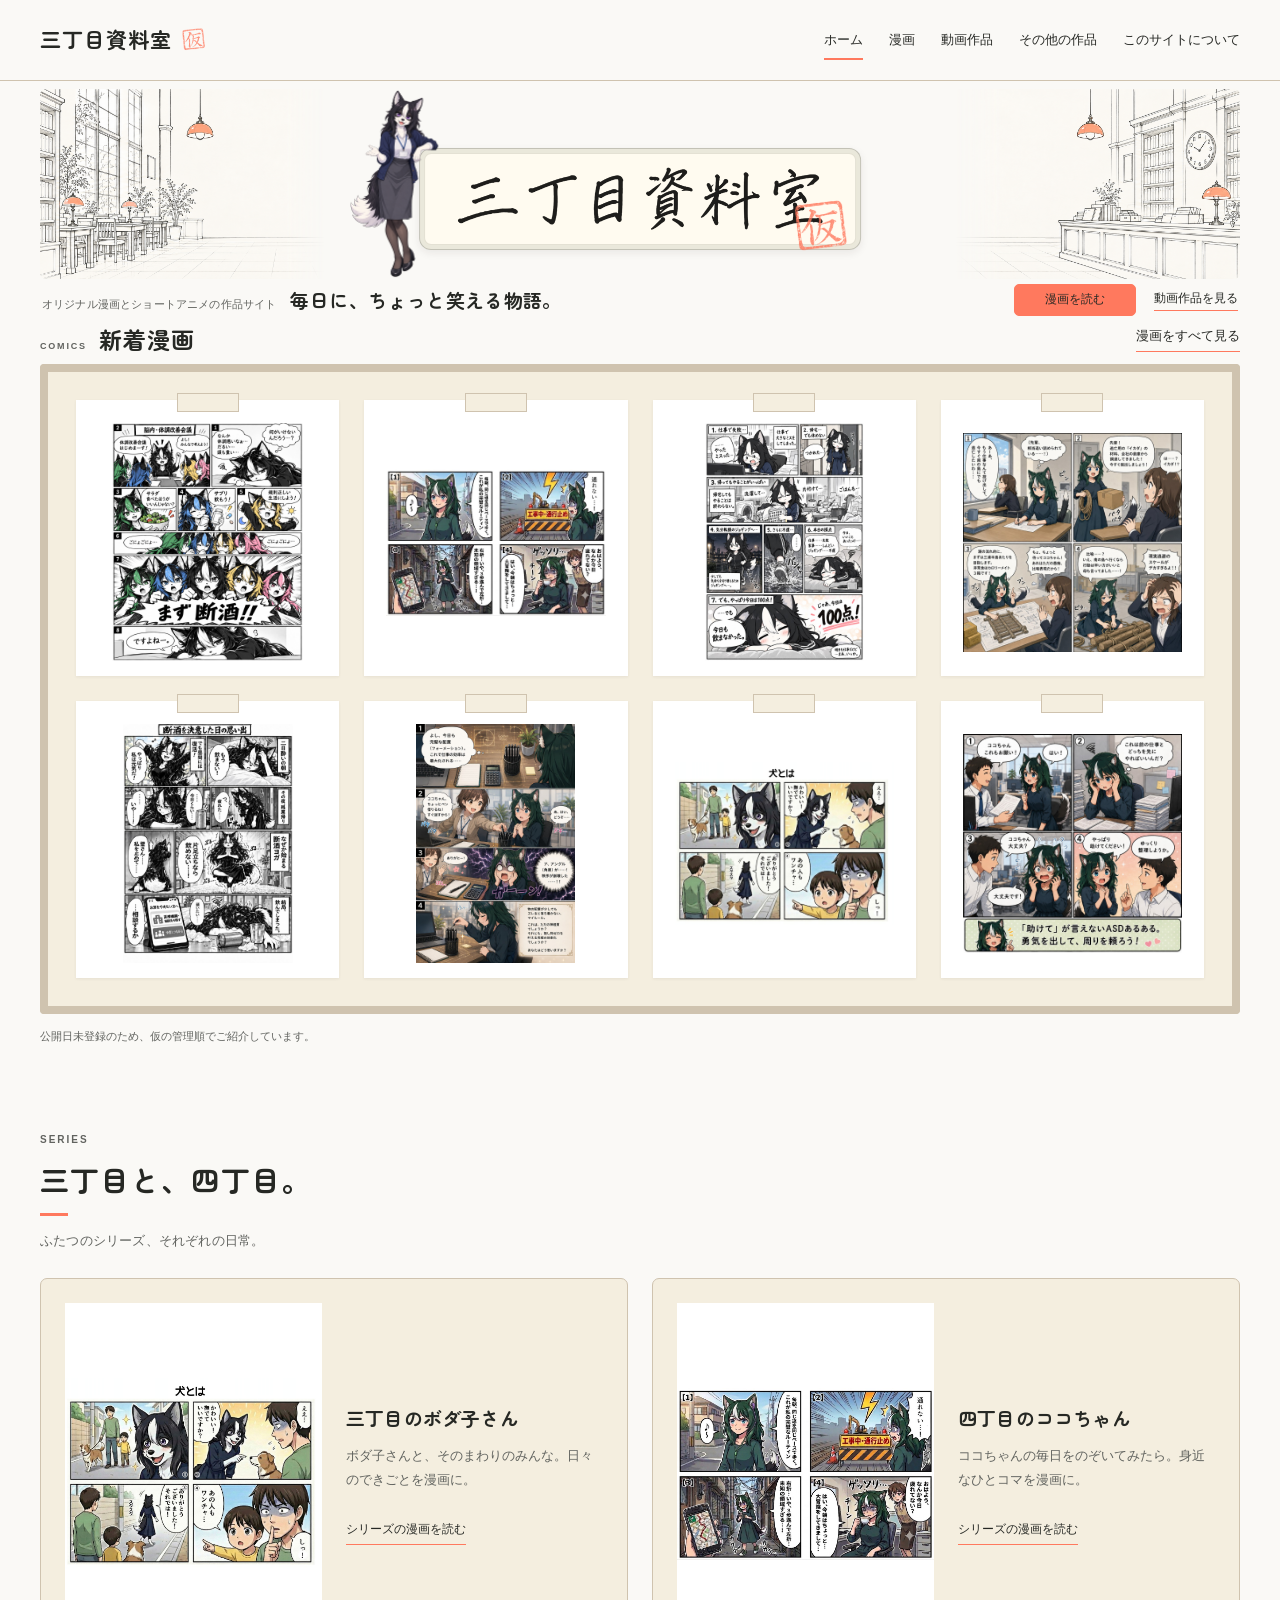
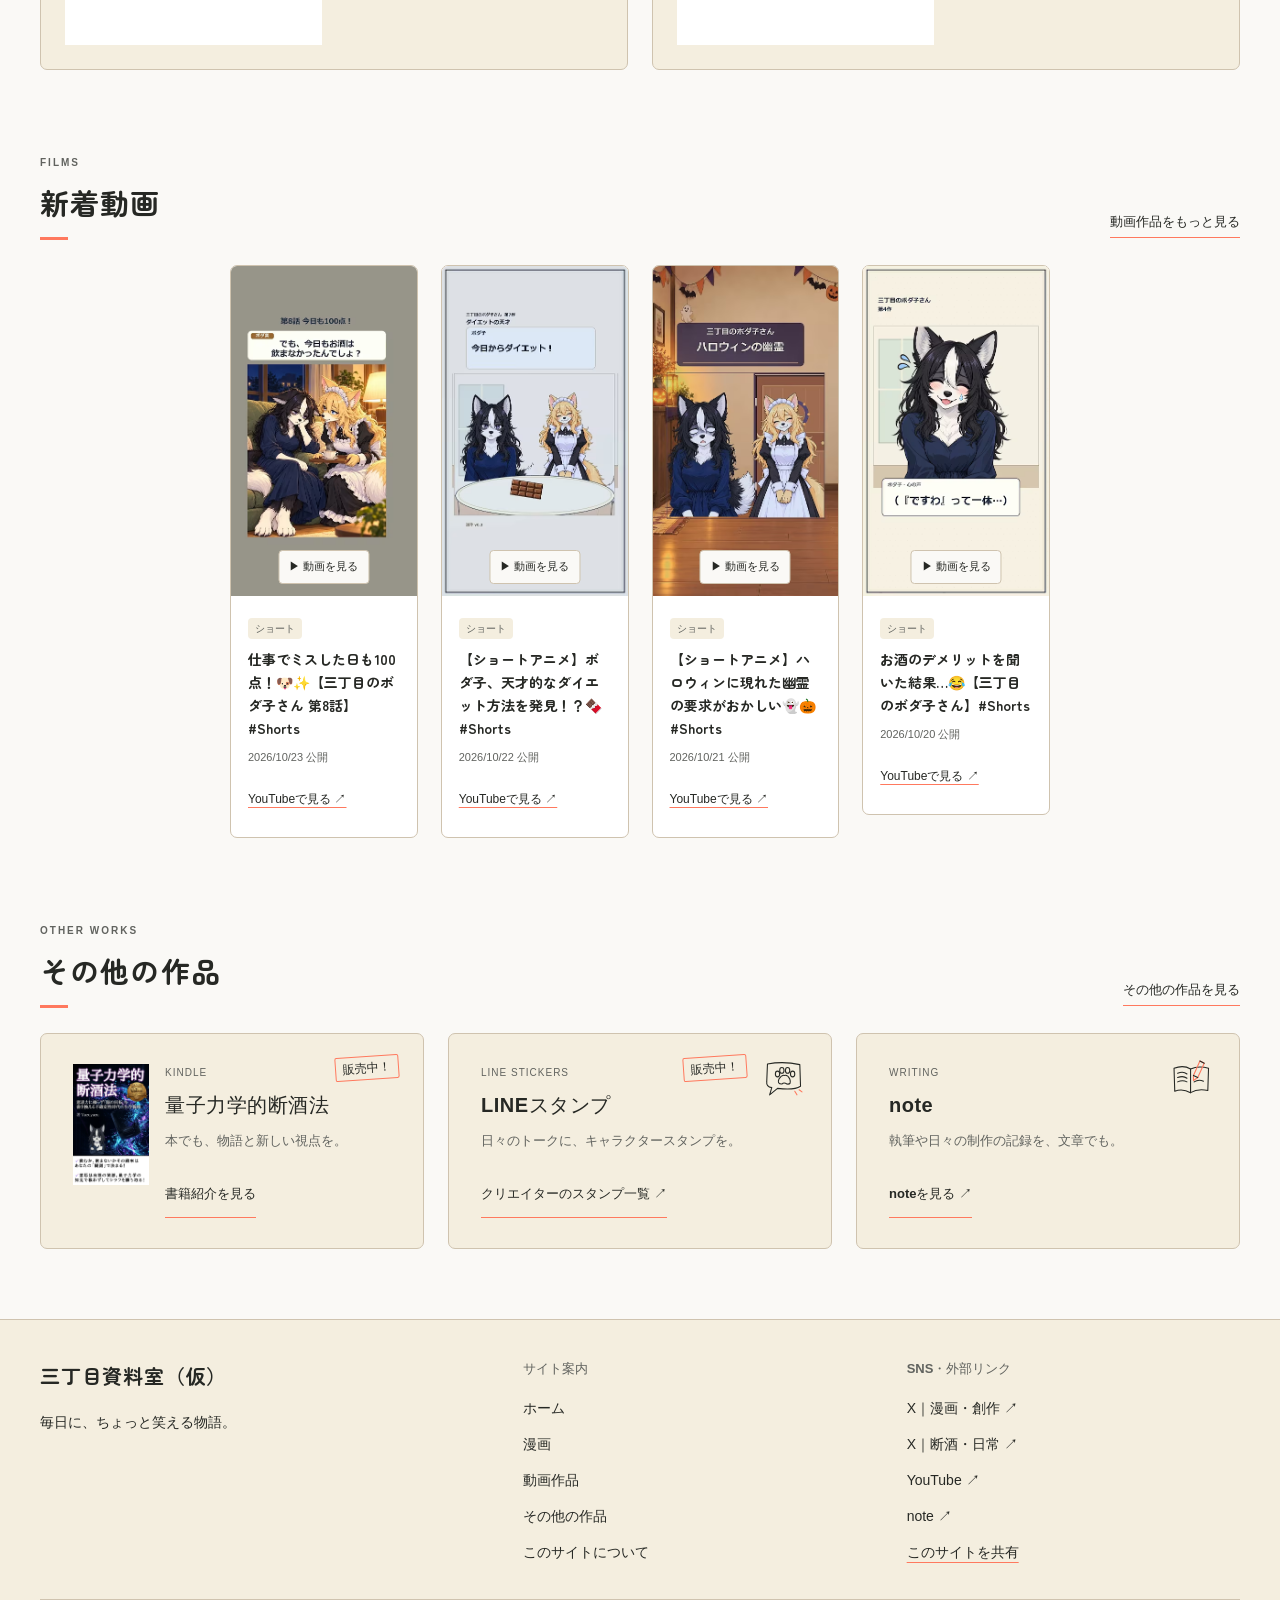
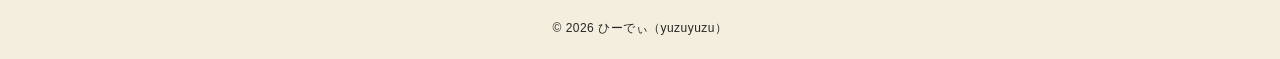
==== commit aedfa450: "Add OGP metadata and site sharing feature" ====
--- a/index.html
+++ b/index.html
@@ -1,5 +1,24 @@
 <!doctype html>
-<html lang="ja"><head><meta charset="utf-8"><meta name="viewport" content="width=device-width,initial-scale=1"><meta name="color-scheme" content="light"><meta name="description" content="オリジナル漫画とショートアニメの作品サイト、三丁目資料室（仮）。"><title>三丁目資料室（仮）</title><link rel="stylesheet" href="assets/style.css"><link rel="stylesheet" href="assets/portfolio-v4.css"><link rel="stylesheet" href="assets/title-header.css"><link rel="stylesheet" href="assets/compact.css"><link rel="stylesheet" href="assets/title-density.css"><link rel="stylesheet" href="assets/lineart.css"><link rel="stylesheet" href="assets/palette.css"><link rel="stylesheet" href="assets/stamp.css"><link rel="stylesheet" href="assets/contents.css"><link rel="stylesheet" href="assets/finish.css"><link rel="stylesheet" href="assets/additions.css"><link rel="stylesheet" href="assets/title-image.css"><script type="module" src="assets/app.js"></script></head>
+<html lang="ja"><head><meta charset="utf-8"><meta name="viewport" content="width=device-width,initial-scale=1"><meta name="color-scheme" content="light"><meta name="description" content="オリジナル漫画とショートアニメの作品サイト、三丁目資料室（仮）。"><title>三丁目資料室（仮）</title><link rel="stylesheet" href="assets/style.css"><link rel="stylesheet" href="assets/portfolio-v4.css"><link rel="stylesheet" href="assets/title-header.css"><link rel="stylesheet" href="assets/compact.css"><link rel="stylesheet" href="assets/title-density.css"><link rel="stylesheet" href="assets/lineart.css"><link rel="stylesheet" href="assets/palette.css"><link rel="stylesheet" href="assets/stamp.css"><link rel="stylesheet" href="assets/contents.css"><link rel="stylesheet" href="assets/finish.css"><link rel="stylesheet" href="assets/additions.css"><link rel="stylesheet" href="assets/title-image.css"><link rel="stylesheet" href="assets/site-share.css"><script type="module" src="assets/app.js"></script>
+<!-- SNS sharing metadata: static HTML; no JavaScript required. -->
+<link rel="canonical" href="https://pshg9519-cloud.github.io/sanchome-shiryoshitsu/">
+<meta property="og:title" content="三丁目資料室（仮）｜オリジナル漫画とショートアニメ">
+<meta property="og:type" content="website">
+<meta property="og:description" content="ボダ子さんとココちゃんの漫画やショートアニメを公開中。毎日に、ちょっと笑える物語。">
+<meta property="og:url" content="https://pshg9519-cloud.github.io/sanchome-shiryoshitsu/">
+<meta property="og:image" content="https://pshg9519-cloud.github.io/sanchome-shiryoshitsu/assets/ogp/sanchome-ogp.jpg">
+<meta property="og:image:type" content="image/jpeg">
+<meta property="og:image:width" content="1200">
+<meta property="og:image:height" content="630">
+<meta property="og:image:alt" content="暖かな資料室で案内するボダ子さん、三丁目資料室の手書きタイトルと仮の朱印、漫画のコマ、本とノートパソコンを描いた告知イラスト">
+<meta property="og:site_name" content="三丁目資料室（仮）">
+<meta property="og:locale" content="ja_JP">
+<meta name="twitter:card" content="summary_large_image">
+<meta name="twitter:title" content="三丁目資料室（仮）｜オリジナル漫画とショートアニメ">
+<meta name="twitter:description" content="ボダ子さんとココちゃんの漫画やショートアニメを公開中。毎日に、ちょっと笑える物語。">
+<meta name="twitter:image" content="https://pshg9519-cloud.github.io/sanchome-shiryoshitsu/assets/ogp/sanchome-ogp.jpg">
+<meta name="twitter:image:alt" content="暖かな資料室で案内するボダ子さん、三丁目資料室の手書きタイトルと仮の朱印、漫画のコマ、本とノートパソコンを描いた告知イラスト">
+</head>
 <body data-page="home"><a class="skip-link" href="#main">本文へ移動</a><header class="site-header" id="header"><div class="header-inner"><a href="index.html" class="brand" aria-label="三丁目資料室（仮） ホーム"><span class="brand-word">三丁目資料室</span><span class="brand-stamp" aria-hidden="true"><img src="assets/header/stamp-kari-coral-transparent.png" alt="" width="1254" height="1254"></span></a><button id="menu-toggle" class="menu-toggle" aria-expanded="false" aria-controls="navigation" aria-label="メニューを開く"><span></span><span></span><span></span></button><nav id="navigation" aria-label="メインナビゲーション"><a href="index.html" data-nav="home">ホーム</a><a href="comics.html" data-nav="comics">漫画</a><a href="videos.html" data-nav="videos">動画作品</a><a href="other-works.html" data-nav="other">その他の作品</a><a href="about.html" data-nav="about">このサイトについて</a></nav></div></header>
 <main id="main" tabindex="-1"><p class="loading-note">作品を読み込んでいます。</p></main><footer class="site-footer" aria-label="サイト案内とSNS"></footer><button id="back-top" class="back-top" aria-label="ページの上部へ戻る" hidden>↑</button>
 <dialog class="comic-viewer" id="comic-viewer" aria-label="漫画ビューア"><div class="viewer-header"><div class="viewer-caption"><h2 id="viewer-title"></h2><span id="viewer-counter"></span></div><button class="viewer-close" id="viewer-close" aria-label="漫画ビューアを閉じる">閉じる <span aria-hidden="true">×</span></button></div><div class="viewer-stage" id="viewer-stage"><img id="viewer-image" alt="" draggable="false"><p class="viewer-loading" id="viewer-loading">読み込み中</p></div><div class="viewer-footer"><button class="viewer-nav" id="viewer-prev" aria-label="前の作品へ">← <span>前の作品</span></button><div class="zoom-controls"><button id="zoom-out" aria-label="漫画を縮小する">−</button><output id="zoom-value" aria-live="polite">100%</output><button id="zoom-in" aria-label="漫画を拡大する">＋</button><button id="zoom-fit">全体表示</button></div><button class="viewer-nav" id="viewer-next" aria-label="次の作品へ"><span>次の作品</span> →</button></div><p class="viewer-hint">拡大するとドラッグで移動できます。スマートフォンでは2本指で拡大・縮小できます。</p></dialog>
--- a/assets/site-share.css
+++ b/assets/site-share.css
@@ -0,0 +1,19 @@
+/* Shared footer entry. No separate section, panel or extra gap. */
+.site-share{position:relative}
+.footer-social .site-share-trigger{display:inline-flex;align-items:center;justify-content:flex-start;min-height:36px;padding:0;border:0;border-radius:0;background:transparent;color:var(--color-ink);font:inherit;font-size:14px;text-align:left}
+.site-share-label{pointer-events:none;text-decoration-line:underline;text-decoration-color:var(--color-accent);text-decoration-thickness:1px;text-underline-offset:5px}
+@media(max-width:660px){.footer-social .site-share-trigger{min-height:44px}}
+.site-share-status{position:absolute;width:1px;height:1px;padding:0;margin:-1px;overflow:hidden;clip-path:inset(50%);white-space:nowrap;border:0}
+.site-share-dialog{width:min(430px,calc(100% - 32px));max-width:none;max-height:calc(100dvh - 32px);margin:auto;padding:20px 22px;overflow:auto;border:1px solid var(--color-border);border-radius:6px;background:var(--color-page);color:var(--color-ink);text-align:left}
+.site-share-dialog::backdrop{background:color-mix(in srgb,var(--color-ink) 72%,transparent)}
+.site-share-dialog-heading{display:flex;justify-content:space-between;align-items:center;gap:12px}
+.site-share-dialog-heading h2{font-size:18px;line-height:1.6}
+.site-share-close{min-height:44px;padding:8px 0 8px 8px;background:transparent;white-space:nowrap;font-size:12px;color:var(--color-ink)}
+.site-share-reason{margin:12px 0 18px;font-size:13px;line-height:1.8;color:var(--color-muted)}
+.site-share-options{display:grid;grid-template-columns:1fr 1fr;gap:12px}
+.site-share-options .button{min-height:48px;padding:10px 12px;font-size:13px}
+.site-share-copy-status{font-size:12px;line-height:1.8;min-height:1.8em;margin-top:12px}
+.site-share-manual{display:block;font-size:12px;margin-top:10px}
+.site-share-manual input{display:block;width:100%;min-width:0;margin-top:6px;padding:10px 8px;background:var(--color-white);color:var(--color-ink);border:1px solid var(--color-border);border-radius:3px;font-size:12px}
+.site-share :focus-visible,.site-share-dialog :focus-visible{outline:2px solid var(--color-ink);outline-offset:4px}
+@media(max-width:660px){.site-share-dialog{padding:16px}.site-share-dialog-heading h2{font-size:16px}.site-share-options{gap:10px}.site-share-options .button{padding-inline:8px;font-size:12px}}
